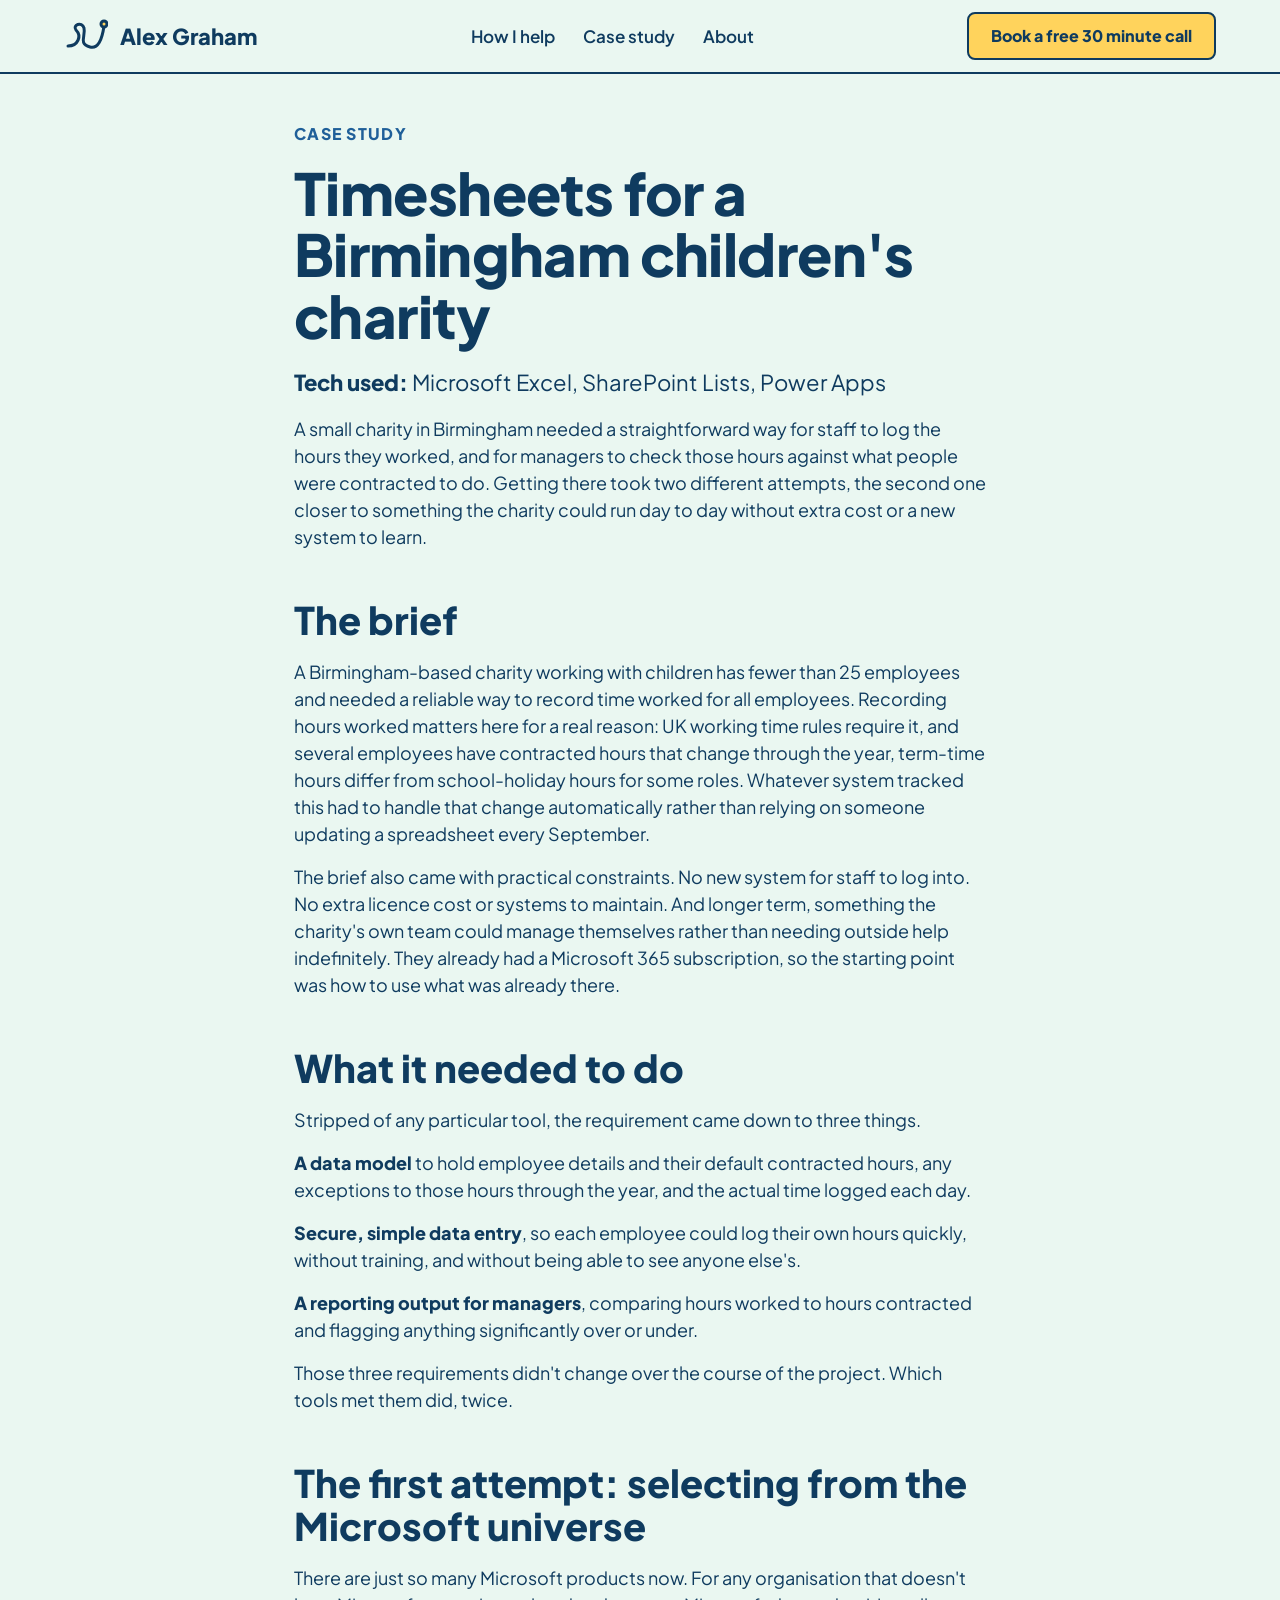
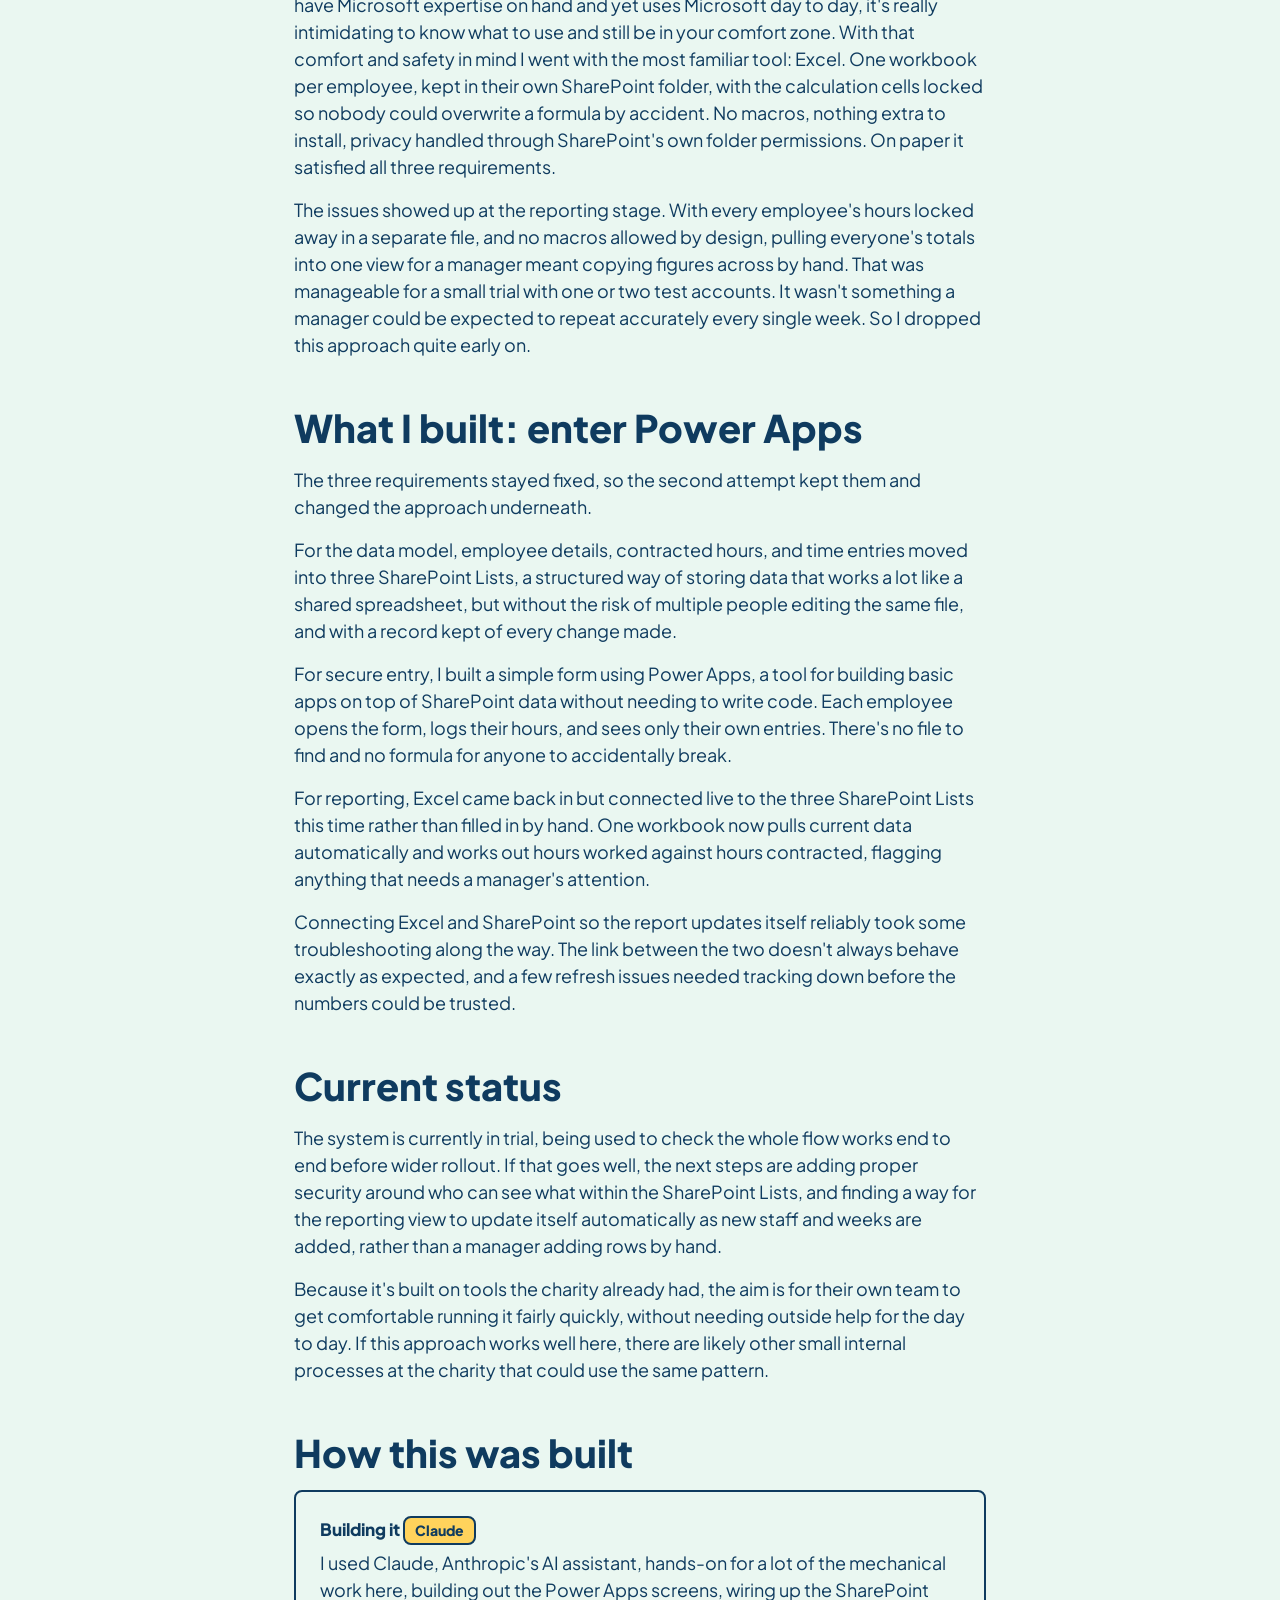
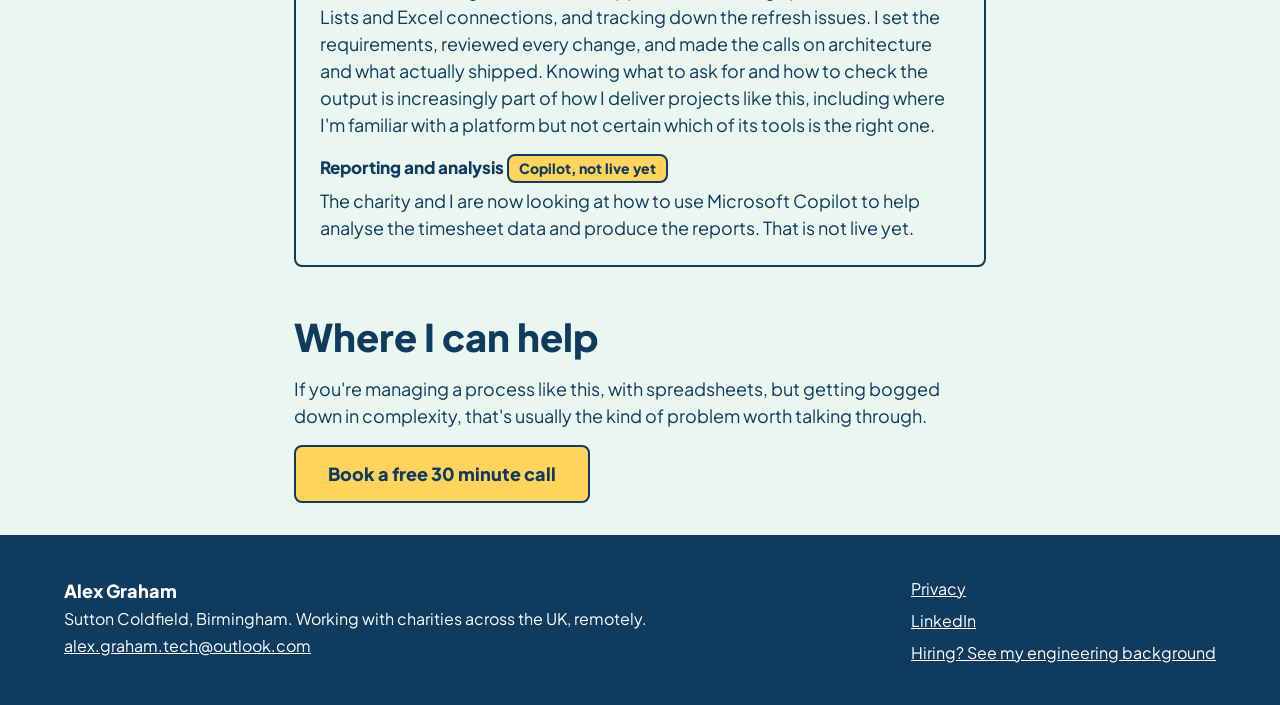
==== case-study/index.html @ e052a8da "Promote redesign concept C to the main site Archive the previous site (engineer-led home page and Ch" ====
<!doctype html>
<html lang="en-GB">
<head>
<meta charset="utf-8">
<meta name="viewport" content="width=device-width,initial-scale=1">
<title>Timesheets on Microsoft 365 for a Birmingham charity | Alex Graham</title>
<meta name="description" content="How I built a timesheet system for a Birmingham children's charity on Excel, SharePoint Lists and Power Apps, and where AI helped.">
<meta name="theme-color" content="#EAF7F1">
<meta property="og:title" content="Timesheets on Microsoft 365 for a Birmingham charity | Alex Graham">
<meta property="og:description" content="How I built a timesheet system for a Birmingham children's charity on Excel, SharePoint Lists and Power Apps, and where AI helped.">
<meta property="og:type" content="website">
<link rel="preload" href="../fonts/plus-jakarta-sans-latin-800-normal.woff2" as="font" type="font/woff2" crossorigin>
<link rel="preload" href="../fonts/plus-jakarta-sans-latin-400-normal.woff2" as="font" type="font/woff2" crossorigin>
<link rel="stylesheet" href="../style.css">
<script type="application/ld+json">{"@context":"https://schema.org","@graph":[{"@type":"Person","name":"Alex Graham","url":"https://www.alex-graham.cc/","jobTitle":"AI adviser for charities and not-for-profits","address":{"@type":"PostalAddress","addressLocality":"Sutton Coldfield","addressCountry":"GB"}},{"@type":"ProfessionalService","name":"Alex Graham","url":"https://www.alex-graham.cc/","areaServed":"GB","address":{"@type":"PostalAddress","addressLocality":"Sutton Coldfield","addressCountry":"GB"}}]}</script>
</head>
<body>
<a class="skip" href="#main">Skip to main content</a>
<header class="site"><div class="wrap">
<a class="brand" href="../"><svg xmlns="http://www.w3.org/2000/svg" width="44" height="40" viewBox="0 0 44 40" fill="none" stroke="#0F3B5F" stroke-width="3" stroke-linecap="round" aria-hidden="true" focusable="false"><path d="M4 30 C14 30 18 20 12 14 C8 9 18 5 20 12 C22 20 14 28 26 31 C34 33 38 24 40 10"/><circle cx="40" cy="8" r="3" fill="#FFD35C"/></svg>
<span>Alex Graham</span></a>
<nav aria-label="Main"><ul>
<li><a href="../#how">How I help</a></li>
<li><a href="../#case-study">Case study</a></li>
<li><a href="../#about">About</a></li>
</ul></nav>
<a class="btn btn-primary" data-cta href="../#contact"><span class="long">Book a free 30 minute call</span><span class="short">Book a call</span></a>
</div></header>
<main id="main"><article class="page">
<p class="kicker">Case study</p>
<h1>Timesheets for <span data-charity>a Birmingham children's charity</span></h1>
<p class="lead" style="margin-top:20px"><strong>Tech used:</strong> Microsoft Excel, SharePoint Lists, Power Apps</p>
<p style="margin-top:16px">A small charity in Birmingham needed a straightforward way for staff to log the hours they worked, and for managers to check those hours against what people were contracted to do. Getting there took two different attempts, the second one closer to something the charity could run day to day without extra cost or a new system to learn.</p>
<h2>The brief</h2>
<p>A Birmingham-based charity working with children has fewer than 25 employees and needed a reliable way to record time worked for all employees. Recording hours worked matters here for a real reason: UK working time rules require it, and several employees have contracted hours that change through the year, term-time hours differ from school-holiday hours for some roles. Whatever system tracked this had to handle that change automatically rather than relying on someone updating a spreadsheet every September.</p>
<p>The brief also came with practical constraints. No new system for staff to log into. No extra licence cost or systems to maintain. And longer term, something the charity's own team could manage themselves rather than needing outside help indefinitely. They already had a Microsoft 365 subscription, so the starting point was how to use what was already there.</p>
<h2>What it needed to do</h2>
<p>Stripped of any particular tool, the requirement came down to three things.</p>
<p><strong>A data model</strong> to hold employee details and their default contracted hours, any exceptions to those hours through the year, and the actual time logged each day.</p>
<p><strong>Secure, simple data entry</strong>, so each employee could log their own hours quickly, without training, and without being able to see anyone else's.</p>
<p><strong>A reporting output for managers</strong>, comparing hours worked to hours contracted and flagging anything significantly over or under.</p>
<p>Those three requirements didn't change over the course of the project. Which tools met them did, twice.</p>
<h2>The first attempt: selecting from the Microsoft universe</h2>
<p>There are just so many Microsoft products now. For any organisation that doesn't have Microsoft expertise on hand and yet uses Microsoft day to day, it's really intimidating to know what to use and still be in your comfort zone. With that comfort and safety in mind I went with the most familiar tool: Excel. One workbook per employee, kept in their own SharePoint folder, with the calculation cells locked so nobody could overwrite a formula by accident. No macros, nothing extra to install, privacy handled through SharePoint's own folder permissions. On paper it satisfied all three requirements.</p>
<p>The issues showed up at the reporting stage. With every employee's hours locked away in a separate file, and no macros allowed by design, pulling everyone's totals into one view for a manager meant copying figures across by hand. That was manageable for a small trial with one or two test accounts. It wasn't something a manager could be expected to repeat accurately every single week. So I dropped this approach quite early on.</p>
<h2>What I built: enter Power Apps</h2>
<p>The three requirements stayed fixed, so the second attempt kept them and changed the approach underneath.</p>
<p>For the data model, employee details, contracted hours, and time entries moved into three SharePoint Lists, a structured way of storing data that works a lot like a shared spreadsheet, but without the risk of multiple people editing the same file, and with a record kept of every change made.</p>
<p>For secure entry, I built a simple form using Power Apps, a tool for building basic apps on top of SharePoint data without needing to write code. Each employee opens the form, logs their hours, and sees only their own entries. There's no file to find and no formula for anyone to accidentally break.</p>
<p>For reporting, Excel came back in but connected live to the three SharePoint Lists this time rather than filled in by hand. One workbook now pulls current data automatically and works out hours worked against hours contracted, flagging anything that needs a manager's attention.</p>
<p>Connecting Excel and SharePoint so the report updates itself reliably took some troubleshooting along the way. The link between the two doesn't always behave exactly as expected, and a few refresh issues needed tracking down before the numbers could be trusted.</p>
<h2>Current status</h2>
<p>The system is currently in trial, being used to check the whole flow works end to end before wider rollout. If that goes well, the next steps are adding proper security around who can see what within the SharePoint Lists, and finding a way for the reporting view to update itself automatically as new staff and weeks are added, rather than a manager adding rows by hand.</p>
<p>Because it's built on tools the charity already had, the aim is for their own team to get comfortable running it fairly quickly, without needing outside help for the day to day. If this approach works well here, there are likely other small internal processes at the charity that could use the same pattern.</p>
<h2>How this was built</h2>
<div class="how" style="margin-top:8px">
<h4 style="margin-top:0">Building it <span class="tag">Claude</span></h4>
<p>I used Claude, Anthropic's AI assistant, hands-on for a lot of the mechanical work here, building out the Power Apps screens, wiring up the SharePoint Lists and Excel connections, and tracking down the refresh issues. I set the requirements, reviewed every change, and made the calls on architecture and what actually shipped. Knowing what to ask for and how to check the output is increasingly part of how I deliver projects like this, including where I'm familiar with a platform but not certain which of its tools is the right one.</p>
<h4>Reporting and analysis <span class="tag">Copilot, not live yet</span></h4>
<p>The charity and I are now looking at how to use Microsoft Copilot to help analyse the timesheet data and produce the reports. That is not live yet.</p>
</div>
<h2>Where I can help</h2>
<p>If you're managing a process like this, with spreadsheets, but getting bogged down in complexity, that's usually the kind of problem worth talking through.</p>
<p class="cta-after"><a class="btn btn-primary" data-cta href="../#contact">Book a free 30 minute call</a></p>
</article></main>
<footer class="site"><div class="wrap cols">
<div><strong>Alex Graham</strong><br><small>Sutton Coldfield, Birmingham. Working with charities across the UK, remotely.</small><br><small><a data-email href="mailto:">email</a></small></div>
<ul class="mini"><li><a href="../privacy/">Privacy</a></li><li><a href="https://www.linkedin.com/in/alex-graham-64850314/" rel="noopener">LinkedIn</a></li><li><a href="../#about">Hiring? See my engineering background</a></li></ul>
</div></footer>
<script src="../site.js"></script>
</body></html>
---- style.css ----
@font-face{font-family:"Plus Jakarta Sans";font-weight:400;font-style:normal;font-display:swap;src:url(fonts/plus-jakarta-sans-latin-400-normal.woff2) format("woff2")}
@font-face{font-family:"Plus Jakarta Sans";font-weight:600;font-style:normal;font-display:swap;src:url(fonts/plus-jakarta-sans-latin-600-normal.woff2) format("woff2")}
@font-face{font-family:"Plus Jakarta Sans";font-weight:800;font-style:normal;font-display:swap;src:url(fonts/plus-jakarta-sans-latin-800-normal.woff2) format("woff2")}
:root{--mint:#EAF7F1;--mint-deep:#C9ECDD;--navy:#0F3B5F;--yellow:#FFD35C;--blue:#1F5F99;--blue-hover:#1F6FB5;--white:#fff;
--radius:8px;--border:2px solid var(--navy);--pad:clamp(24px,5vw,72px);
--font:"Plus Jakarta Sans",system-ui,-apple-system,"Segoe UI",Arial,sans-serif}
*{box-sizing:border-box}
html{scroll-behavior:smooth;scroll-padding-top:96px}
@media (prefers-reduced-motion:reduce){html{scroll-behavior:auto}*{animation:none!important;transition:none!important}}
body{margin:0;background:var(--mint);color:var(--navy);font:400 18px/1.5 var(--font);-webkit-font-smoothing:antialiased}
h1,h2,h3,p,ul,ol,figure{margin:0;padding:0}
ul,ol{list-style:none}
img,svg,video{max-width:100%;height:auto;display:block}
a{color:var(--navy)}
a:hover{color:var(--blue-hover)}
:focus-visible{outline:3px solid var(--navy);outline-offset:2px}
.on-navy :focus-visible,.on-yellow-flip :focus-visible{outline-color:var(--yellow)}
.skip{position:absolute;left:-999px;top:8px;background:var(--yellow);border:var(--border);padding:12px 20px;border-radius:var(--radius);font-weight:800;z-index:100}
.skip:focus{left:8px}
.wrap{max-width:1280px;margin:0 auto;padding:0 var(--pad)}
section{padding:32px 0}
h1{font-weight:800;font-size:clamp(36px,5.2vw,58px);line-height:1.06;letter-spacing:-.01em}
h2{font-weight:800;font-size:clamp(28px,3.6vw,38px);line-height:1.15}
h3{font-weight:800;font-size:clamp(21px,2.4vw,26px);line-height:1.2}
.lead{font-size:clamp(18px,2vw,22px);line-height:1.5}
.kicker{font-weight:800;font-size:16px;letter-spacing:.08em;text-transform:uppercase;color:var(--blue);margin-bottom:16px}
.on-navy .kicker{color:var(--yellow)}
.stack>*+*{margin-top:20px}
/* buttons */
.btn{display:inline-block;font:800 18px/1.2 var(--font);padding:16px 32px;border:var(--border);border-radius:var(--radius);text-decoration:none;text-align:center;cursor:pointer}
.btn-primary{background:var(--yellow);color:var(--navy)}
.btn-primary:hover{background:var(--navy);color:var(--white)}
.btn-secondary{background:transparent;color:var(--navy)}
.btn-secondary:hover{background:var(--white);color:var(--navy)}
.on-yellow-flip .btn-primary,.on-navy .btn-primary{background:var(--navy);color:var(--white);border-color:var(--navy)}
.on-navy .btn-primary{background:var(--yellow);color:var(--navy);border-color:var(--yellow)}
.on-navy .btn-primary:hover{background:var(--white);border-color:var(--white);color:var(--navy)}
.on-yellow-flip .btn-primary:hover{background:var(--white);color:var(--navy)}
.btn-row{display:flex;flex-wrap:wrap;gap:16px;align-items:center}
.playlink{font-weight:800;text-decoration:underline;text-underline-offset:4px;display:inline-flex;gap:10px;align-items:center}
.cta-after{margin-top:32px}
/* header */
header.site{position:sticky;top:0;z-index:50;background:var(--mint);border-bottom:var(--border)}
header.site .wrap{display:flex;align-items:center;justify-content:space-between;gap:16px;min-height:72px;flex-wrap:wrap;padding-top:8px;padding-bottom:8px}
.brand{display:flex;align-items:center;gap:12px;text-decoration:none;font-weight:800;font-size:22px}
.brand svg{width:44px;height:40px}
nav ul{display:flex;gap:28px}
nav a{font-weight:600;font-size:17px;text-decoration:none}
nav a:hover{text-decoration:underline}
header.site .btn{padding:12px 22px;font-size:16px}
@media(max-width:800px){nav{display:none}.brand{font-size:19px}header.site .btn{padding:10px 16px;font-size:15px}}
/* hero */
.hero{padding:48px 0 32px}
.hero .grid{display:grid;grid-template-columns:repeat(auto-fit,minmax(min(440px,100%),1fr));gap:48px;align-items:center}
.hero small{display:block;font-size:17px}
.video{position:relative;border:var(--border);border-radius:var(--radius);background:var(--navy);aspect-ratio:16/9;overflow:hidden;display:grid;place-items:center;color:var(--white)}
.video video{width:100%;height:100%;object-fit:cover}
.video .ph{text-align:center;padding:24px}
.video .ph strong{display:block;font-size:20px;font-weight:800}
.video .ph .dot{display:inline-block;width:72px;height:72px;border-radius:50%;background:var(--yellow);border:var(--border);margin-bottom:16px;position:relative}
.video .ph .dot::after{content:"";position:absolute;left:28px;top:20px;border-left:22px solid var(--navy);border-top:16px solid transparent;border-bottom:16px solid transparent}
/* trust strip */
.strip{background:var(--white);border-top:var(--border);border-bottom:var(--border);padding:18px 0;font-weight:600;font-size:17px}
.strip ul{display:flex;flex-wrap:wrap;gap:8px 32px}
.strip li::before{content:"";display:inline-block;width:10px;height:10px;border-radius:50%;background:var(--yellow);border:2px solid var(--navy);margin-right:10px}
/* cards */
.section-head{margin-bottom:32px;max-width:760px}
.cards{display:grid;gap:24px;grid-template-columns:repeat(auto-fit,minmax(min(260px,100%),1fr))}
.cards.three{grid-template-columns:repeat(auto-fit,minmax(min(300px,100%),1fr))}
.card{background:var(--white);border:var(--border);border-radius:var(--radius);padding:32px;display:flex;flex-direction:column;gap:16px}
.card p{flex:1}
.card .btn{align-self:flex-start;padding:12px 22px;font-size:16px}
.card .icon{width:56px;height:56px;border-radius:var(--radius);background:var(--mint-deep);border:var(--border);display:grid;place-items:center}
.card .icon svg{width:32px;height:32px;fill:none;stroke:var(--navy);stroke-width:3;stroke-linecap:round;stroke-linejoin:round}
.quote{font-weight:800;font-size:21px;line-height:1.3}
/* case study block */
.case{background:var(--white);border:var(--border);border-radius:var(--radius);padding:clamp(24px,4vw,48px);display:grid;grid-template-columns:repeat(auto-fit,minmax(min(380px,100%),1fr));gap:40px;align-items:start}
.how{background:var(--mint);border:var(--border);border-radius:var(--radius);padding:24px}
.how h3{font-size:20px;margin-bottom:12px}
.how h4{margin:16px 0 4px;font-size:17px;font-weight:800}
.tag{display:inline-block;background:var(--yellow);border:var(--border);border-radius:var(--radius);padding:2px 10px;font-size:14px;font-weight:800}
/* bands */
.band-yellow{background:var(--yellow);border-top:var(--border);border-bottom:var(--border);padding:56px 0}
.band-yellow .cards .card{background:transparent;border:0;padding:0}
.band-yellow h3{margin-bottom:8px}
.band-navy{background:var(--navy);color:var(--white);padding:64px 0}
.band-navy a{color:var(--white)}
.band-navy a.btn-primary{color:var(--navy)}
.band-navy .btn-primary:hover{color:var(--navy)}
/* about */
.about{display:grid;grid-template-columns:repeat(auto-fit,minmax(min(300px,100%),1fr));gap:40px;align-items:center}
.photo{border:var(--border);border-radius:var(--radius);aspect-ratio:4/5;background:var(--mint-deep);display:grid;place-items:center;text-align:center;padding:24px;font-weight:800;max-width:420px}
.todo{background:var(--white);border:2px dashed var(--navy);border-radius:var(--radius);padding:16px 20px;font-weight:600}
/* faq */
details{background:var(--white);border:var(--border);border-radius:var(--radius);padding:0}
details+details{margin-top:16px}
summary{cursor:pointer;font-weight:800;font-size:20px;padding:20px 24px;list-style:none;display:flex;justify-content:space-between;gap:16px}
summary::-webkit-details-marker{display:none}
summary::after{content:"+";font-size:26px;line-height:1}
details[open] summary::after{content:"\2212"}
details p{padding:0 24px 24px}
/* footer */
footer.site{background:var(--navy);color:var(--white);padding:40px 0;border-top:var(--border)}
footer.site a{color:var(--white)}
footer.site .cols{display:flex;flex-wrap:wrap;gap:24px 64px;justify-content:space-between}
footer.site ul{display:grid;gap:8px}
footer.site small{font-size:16px}
.mini{font-size:16px}
/* article */
article.page{max-width:820px;margin:0 auto;padding:48px var(--pad) 32px}
article.page h2{margin:48px 0 16px}
article.page p+p{margin-top:16px}
.hero-ill{max-width:420px}
@media(max-width:800px){section{padding:24px 0}.band-yellow{padding:40px 0}.btn{width:100%}.card .btn{width:auto}header.site .btn{width:auto}}
.short{display:none}
@media(max-width:800px){header.site .long{display:none}header.site .short{display:inline}header.site .wrap{flex-wrap:nowrap}}
.hero h1{font-size:clamp(30px,3.7vw,46px);line-height:1.12}
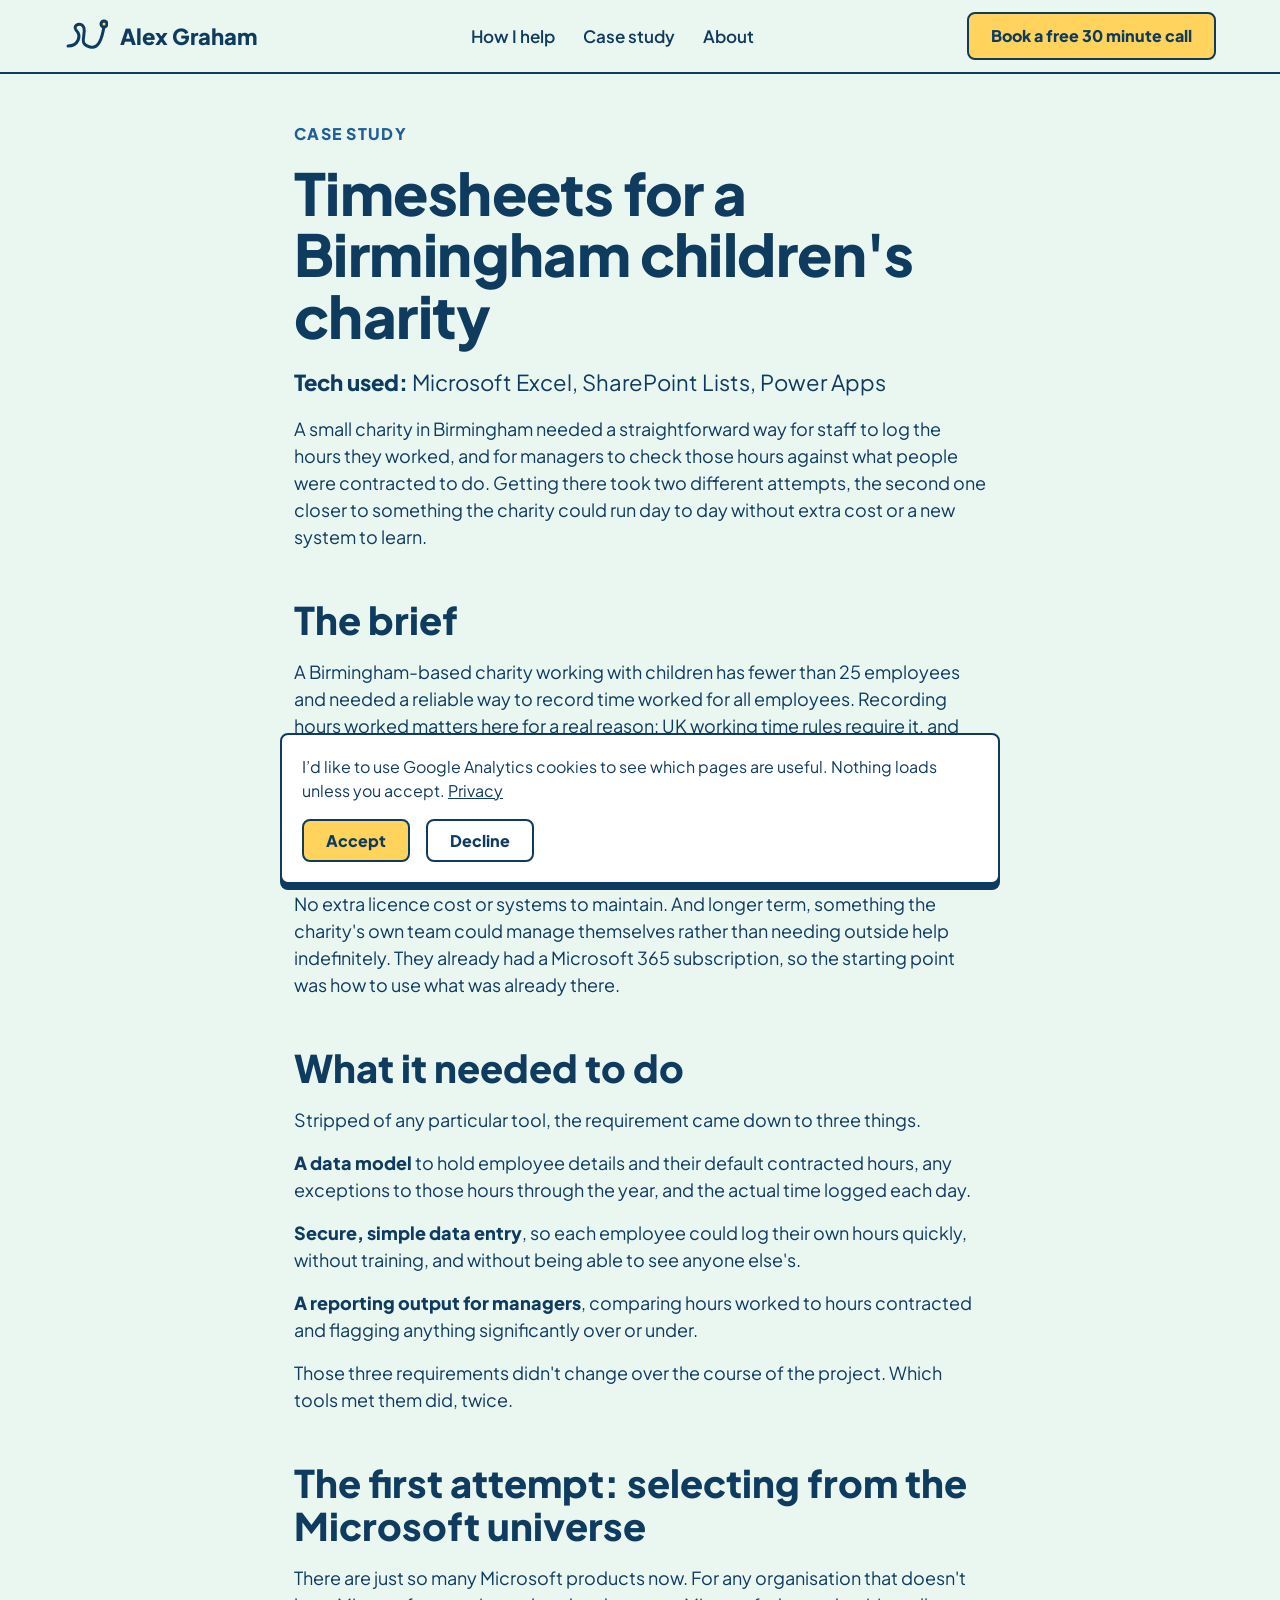
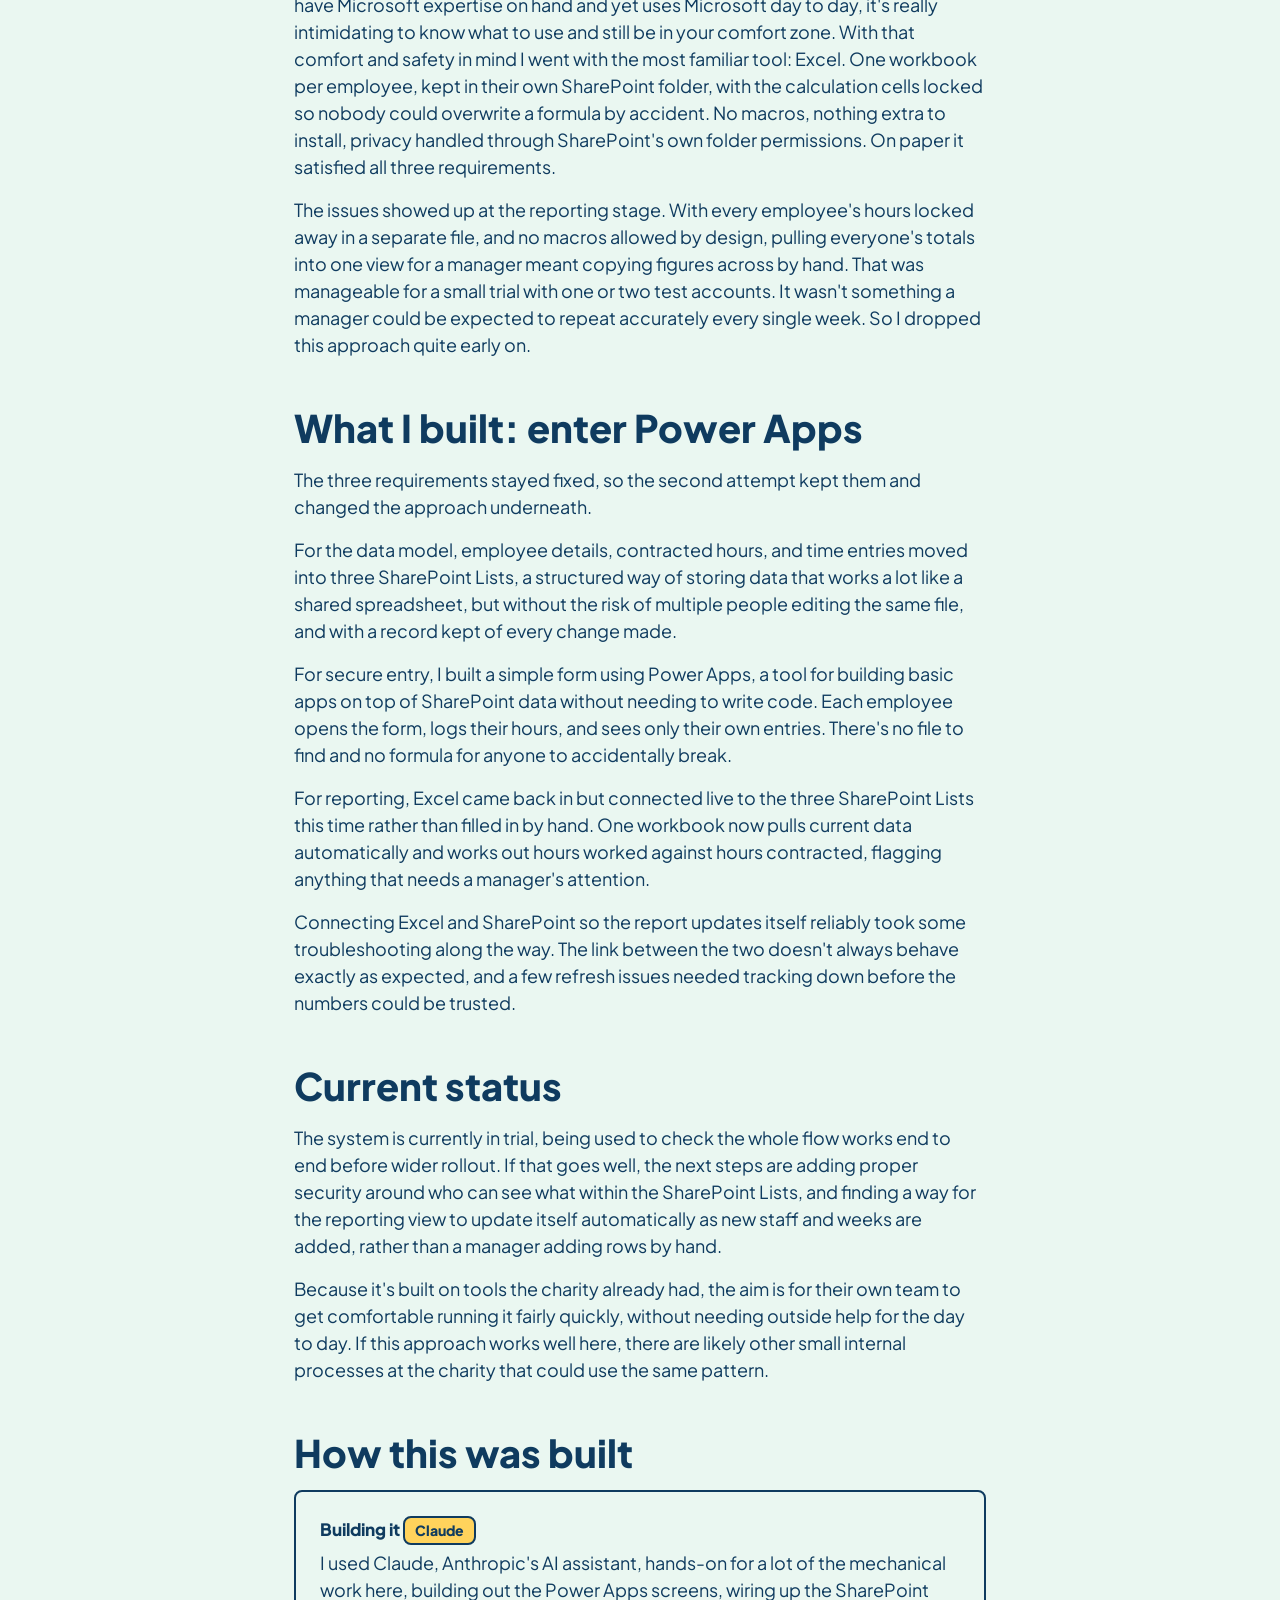
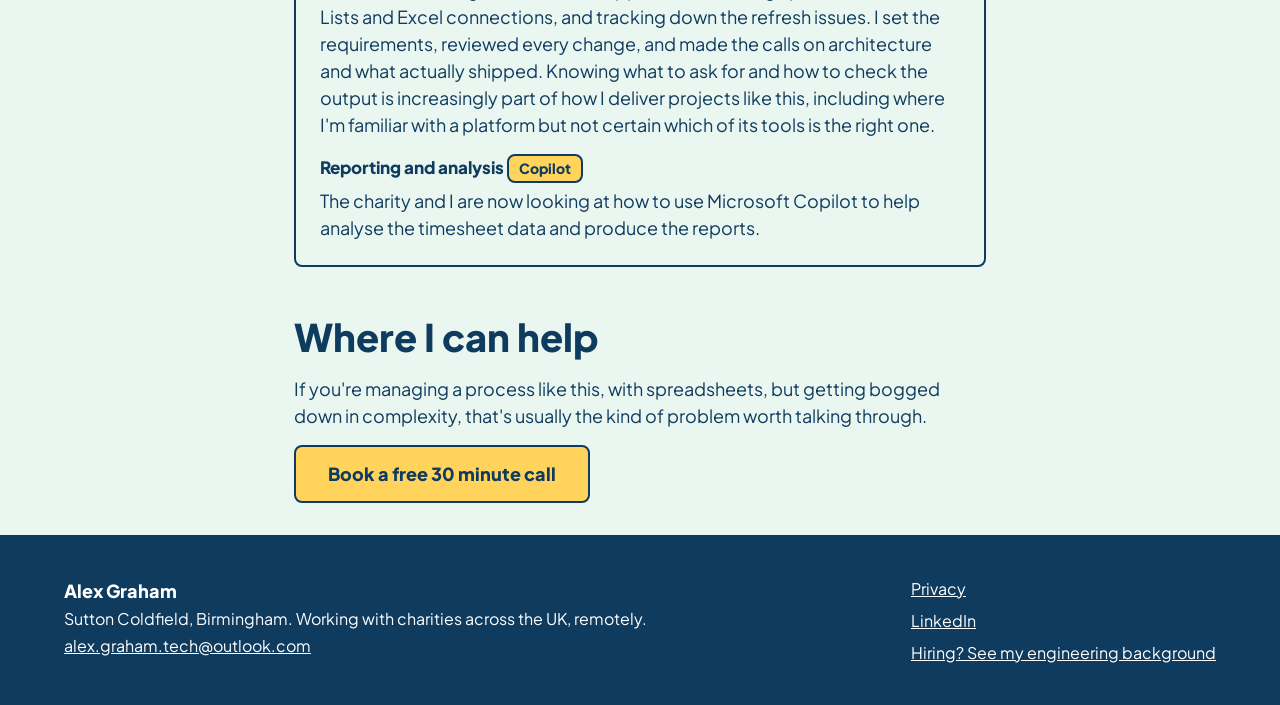
==== commit 37c52a6f: "remove not live yet comment" ====
--- a/case-study/index.html
+++ b/case-study/index.html
@@ -56,8 +56,8 @@
 <div class="how" style="margin-top:8px">
 <h4 style="margin-top:0">Building it <span class="tag">Claude</span></h4>
 <p>I used Claude, Anthropic's AI assistant, hands-on for a lot of the mechanical work here, building out the Power Apps screens, wiring up the SharePoint Lists and Excel connections, and tracking down the refresh issues. I set the requirements, reviewed every change, and made the calls on architecture and what actually shipped. Knowing what to ask for and how to check the output is increasingly part of how I deliver projects like this, including where I'm familiar with a platform but not certain which of its tools is the right one.</p>
-<h4>Reporting and analysis <span class="tag">Copilot, not live yet</span></h4>
-<p>The charity and I are now looking at how to use Microsoft Copilot to help analyse the timesheet data and produce the reports. That is not live yet.</p>
+<h4>Reporting and analysis <span class="tag">Copilot</span></h4>
+<p>The charity and I are now looking at how to use Microsoft Copilot to help analyse the timesheet data and produce the reports.</p>
 </div>
 <h2>Where I can help</h2>
 <p>If you're managing a process like this, with spreadsheets, but getting bogged down in complexity, that's usually the kind of problem worth talking through.</p>
--- a/style.css
+++ b/style.css
@@ -39,6 +39,12 @@
 .btn-row{display:flex;flex-wrap:wrap;gap:16px;align-items:center}
 .playlink{font-weight:800;text-decoration:underline;text-underline-offset:4px;display:inline-flex;gap:10px;align-items:center}
 .cta-after{margin-top:32px}
+.biz-link a{display:inline-flex;flex-wrap:wrap;align-items:center;gap:4px 14px;padding:14px 18px;background:var(--white);border:var(--border);border-radius:var(--radius);color:var(--navy);font-size:18px;line-height:1.3;text-decoration:none}
+.biz-link a strong{font-weight:800}
+.biz-link a span{font-weight:800;color:var(--blue);text-decoration:underline;text-underline-offset:4px}
+.biz-link a span::after{content:" \2192"}
+.biz-link a:hover{background:var(--yellow);color:var(--navy)}
+.biz-link a:hover span{color:var(--navy)}
 /* header */
 header.site{position:sticky;top:0;z-index:50;background:var(--mint);border-bottom:var(--border)}
 header.site .wrap{display:flex;align-items:center;justify-content:space-between;gap:16px;min-height:72px;flex-wrap:wrap;padding-top:8px;padding-bottom:8px}
@@ -115,3 +121,5 @@
 .short{display:none}
 @media(max-width:800px){header.site .long{display:none}header.site .short{display:inline}header.site .wrap{flex-wrap:nowrap}}
 .hero h1{font-size:clamp(30px,3.7vw,46px);line-height:1.12}
+.consent{position:fixed;left:16px;right:16px;bottom:16px;z-index:200;max-width:720px;margin:0 auto;background:var(--white);border:var(--border);border-radius:var(--radius);padding:20px;display:grid;gap:16px;font-size:16px;box-shadow:0 6px 0 var(--navy)}
+.consent .btn{padding:10px 22px;font-size:16px;width:auto}
